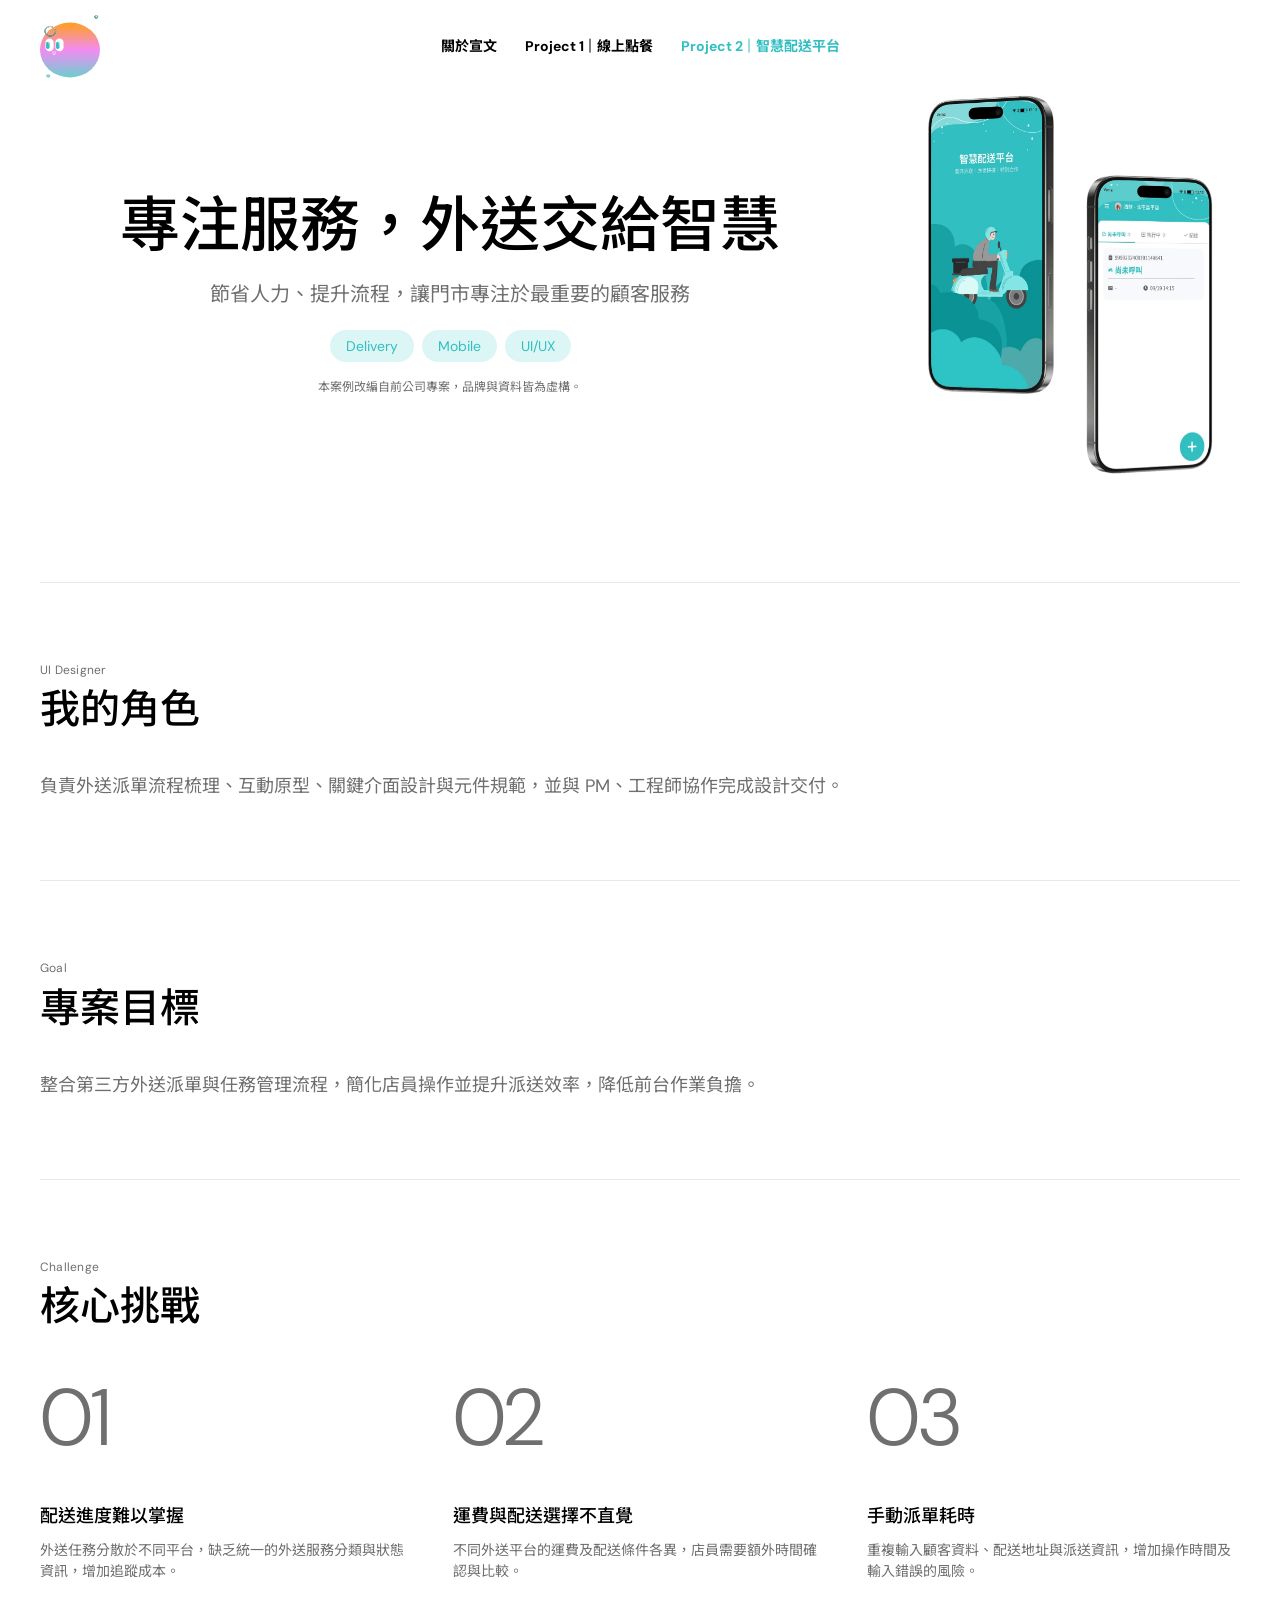
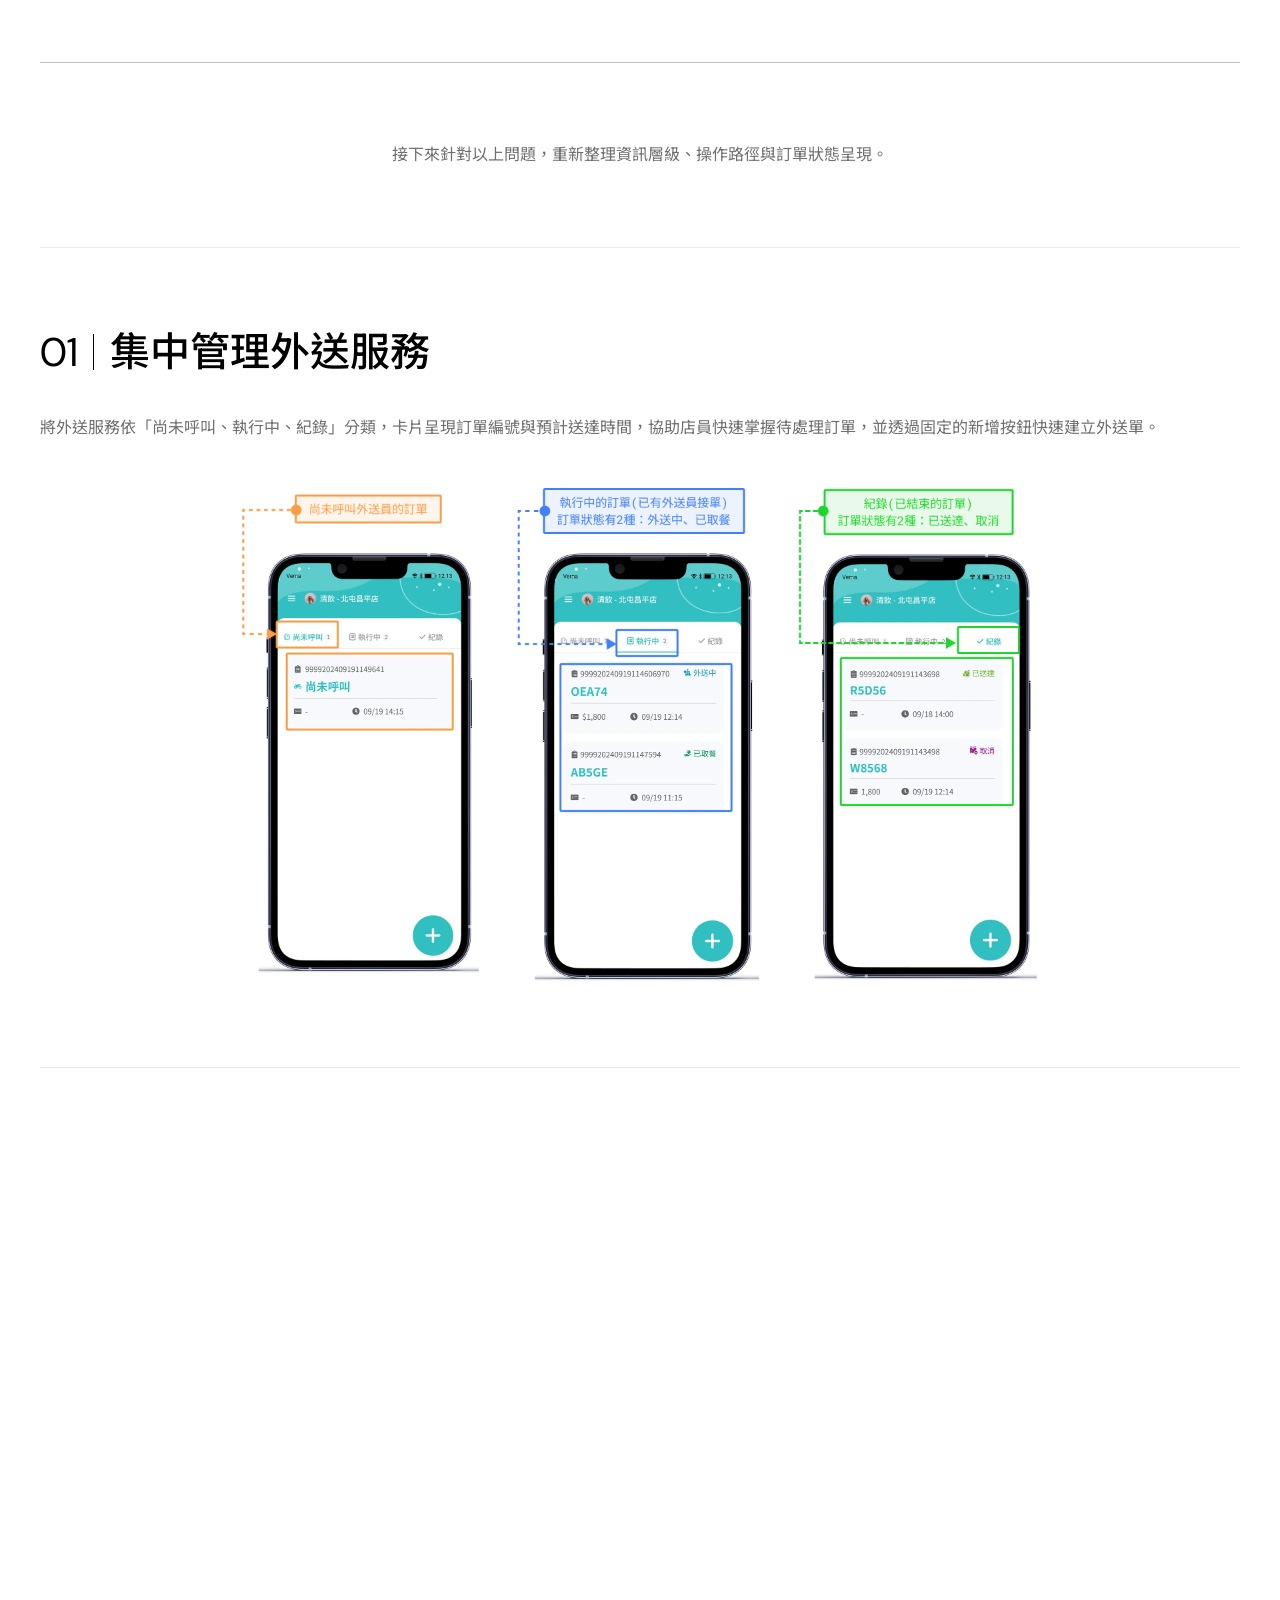
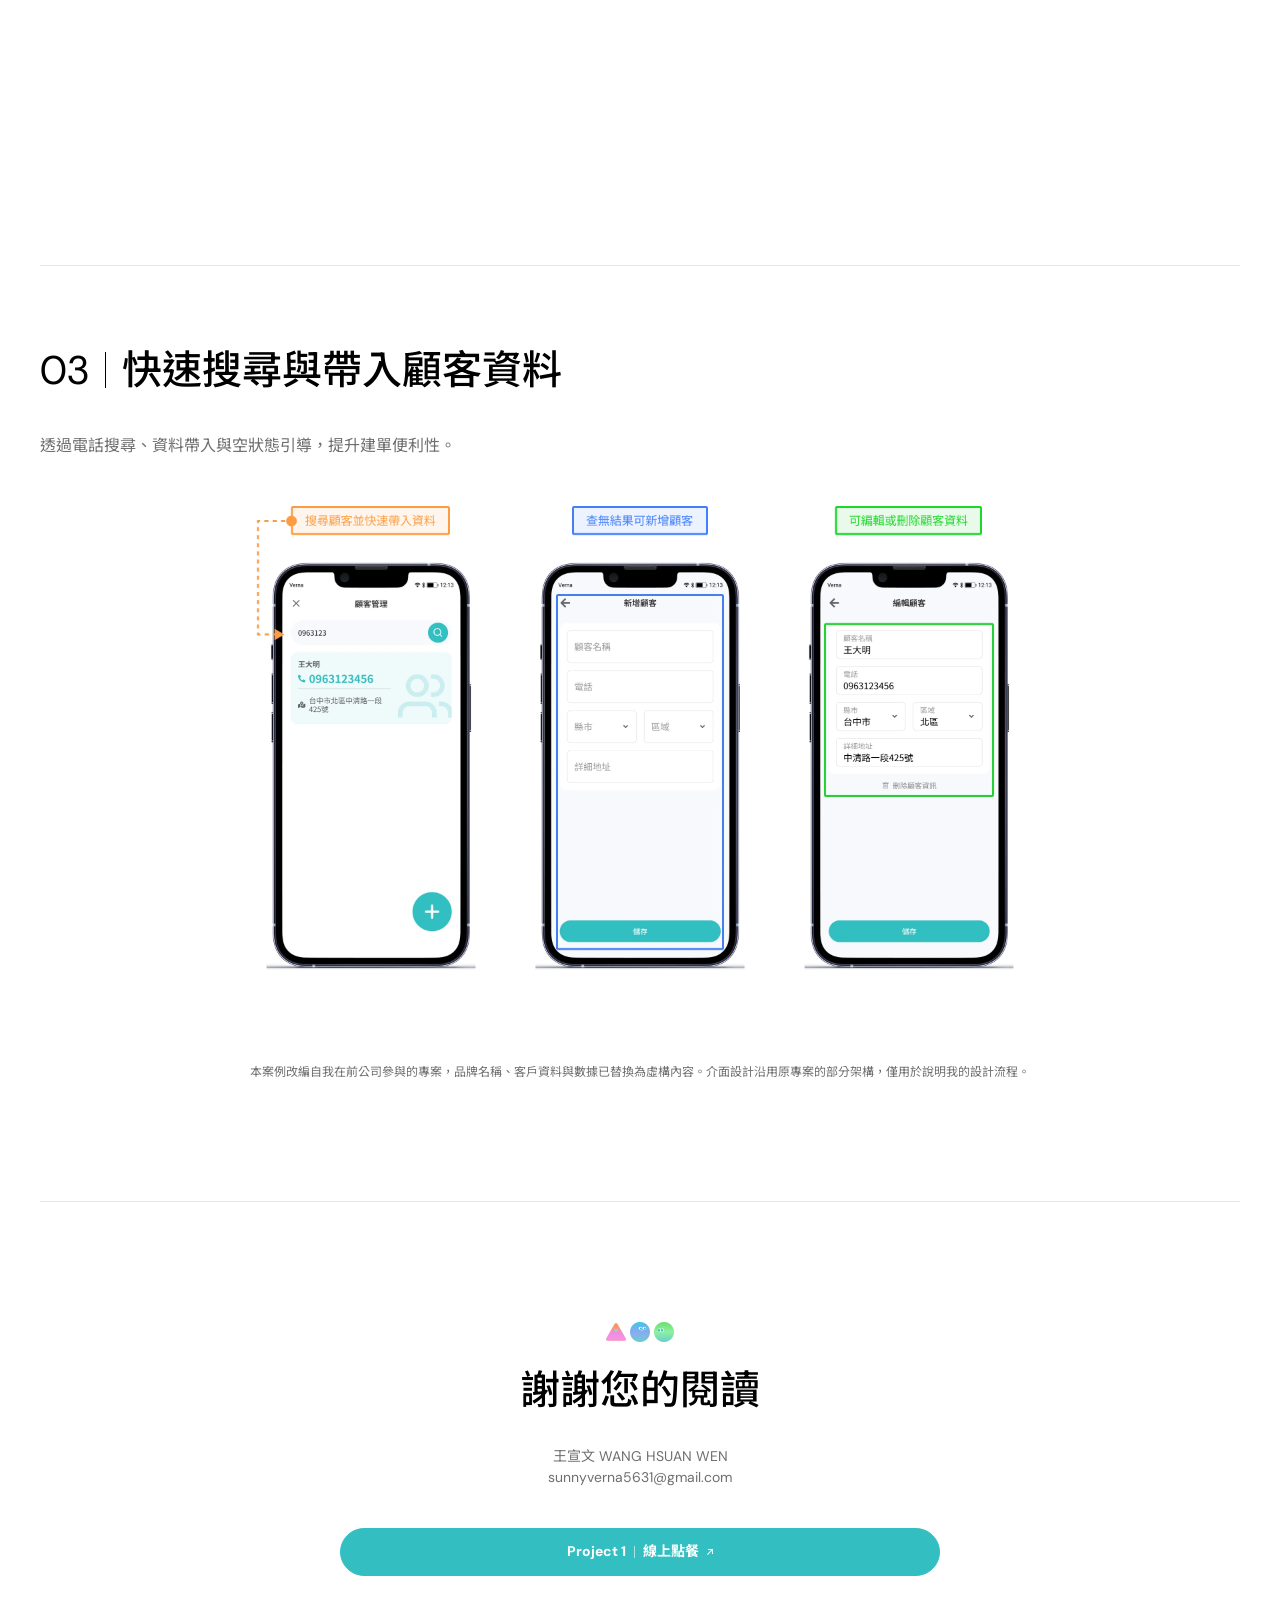
==== delivery.html @ f7ead249 "首次發布作品集網站：首頁、線上點餐、智慧配送平台" ====
<!doctype html>
<html lang="zh-Hant-TW">
<head>
  <meta charset="utf-8">
  <meta name="viewport" content="width=device-width, initial-scale=1">
  <title>智慧配送平台｜王宣文 Wang Hsuan Wen 設計作品集</title>
  <meta name="description" content="智慧配送平台案例：整合第三方外送派單與任務管理流程，簡化店員操作並提升派送效率，讓門市專注於最重要的顧客服務。">
  <link rel="icon" href="images/logo.svg" type="image/svg+xml">
  <link rel="preconnect" href="https://fonts.googleapis.com">
  <link rel="preconnect" href="https://fonts.gstatic.com" crossorigin>
  <link rel="stylesheet" href="https://fonts.googleapis.com/css2?family=DM+Sans:wght@300;400;500;700&family=Noto+Sans+TC:wght@400;500;700&display=swap">
  <link rel="stylesheet" href="css/style.css">
  <link rel="stylesheet" href="css/case.css">
  <script>document.documentElement.classList.add('js');</script>
</head>
<body>
  <a class="skip-link" href="#main">跳到主要內容</a>

  <header class="site-header">
    <div class="site-header__inner container">
      <a class="site-header__logo" href="index.html" aria-label="回到首頁">
        <img src="images/logo.svg" alt="宣文 Logo" width="60" height="63">
      </a>
      <button class="nav-toggle" type="button" aria-expanded="false" aria-controls="site-nav" aria-label="開啟選單">
        <span class="nav-toggle__bar"></span>
        <span class="nav-toggle__bar"></span>
        <span class="nav-toggle__bar"></span>
      </button>
      <nav class="site-nav" id="site-nav" aria-label="主要導覽">
        <ul class="site-nav__list">
          <li><a href="index.html#about">關於宣文</a></li>
          <li><a href="ordering.html">Project 1<span class="site-nav__sep" aria-hidden="true"></span>線上點餐</a></li>
          <li><a href="delivery.html" aria-current="page">Project 2<span class="site-nav__sep" aria-hidden="true"></span>智慧配送平台</a></li>
        </ul>
      </nav>
    </div>
  </header>

  <main id="main">
    <section class="hero hero--case container" id="top">
      <div class="hero__text">
        <h1 class="hero__title">專注服務，外送交給智慧</h1>
        <p class="hero__subtitle">節省人力、提升流程，讓門市專注於最重要的顧客服務</p>
        <ul class="tags hero__tags" aria-label="專案類型">
          <li>Delivery</li>
          <li>Mobile</li>
          <li>UI/UX</li>
        </ul>
        <p class="disclaimer disclaimer--hero">本案例改編自前公司專案，品牌與資料皆為虛構。</p>
      </div>
      <!-- 原圖只有 1200px 寬，平板以上最多顯示 400px，維持 3 倍清晰度 -->
      <picture class="hero__image hero__image--sm">
        <img src="images/delivery-hero.webp" alt="智慧配送平台 App：啟動頁與任務列表頁" width="400" height="473" fetchpriority="high">
      </picture>
    </section>

    <section class="case-block container" aria-labelledby="role-title">
      <p class="eyebrow reveal">UI Designer</p>
      <h2 id="role-title" class="reveal">我的角色</h2>
      <p class="case-block__text reveal">負責外送派單流程梳理、互動原型、關鍵介面設計與元件規範，並與 PM、工程師協作完成設計交付。</p>
    </section>

    <section class="case-block container" aria-labelledby="goal-title">
      <p class="eyebrow reveal">Goal</p>
      <h2 id="goal-title" class="reveal">專案目標</h2>
      <p class="case-block__text reveal">整合第三方外送派單與任務管理流程，簡化店員操作並提升派送效率，降低前台作業負擔。</p>
    </section>

    <section class="case-block container" aria-labelledby="challenge-title">
      <p class="eyebrow reveal">Challenge</p>
      <h2 id="challenge-title" class="reveal">核心挑戰</h2>
      <ol class="challenges">
        <li class="challenge reveal">
          <span class="challenge__num" aria-hidden="true">01</span>
          <h3>配送進度難以掌握</h3>
          <p>外送任務分散於不同平台，缺乏統一的外送服務分類與狀態資訊，增加追蹤成本。</p>
        </li>
        <li class="challenge reveal">
          <span class="challenge__num" aria-hidden="true">02</span>
          <h3>運費與配送選擇不直覺</h3>
          <p>不同外送平台的運費及配送條件各異，店員需要額外時間確認與比較。</p>
        </li>
        <li class="challenge reveal">
          <span class="challenge__num" aria-hidden="true">03</span>
          <h3>手動派單耗時</h3>
          <p>重複輸入顧客資料、配送地址與派送資訊，增加操作時間及輸入錯誤的風險。</p>
        </li>
      </ol>
    </section>

    <p class="case-bridge container reveal">接下來針對以上問題，重新整理資訊層級、操作路徑與訂單狀態呈現。</p>

    <section class="solution container" aria-labelledby="solution-01">
      <h2 class="solution__title reveal" id="solution-01"><span class="solution__num">01</span><span class="solution__sep" aria-hidden="true"></span>集中管理外送服務</h2>
      <p class="solution__text reveal">將外送服務依「尚未呼叫、執行中、紀錄」分類，卡片呈現訂單編號與預計送達時間，協助店員快速掌握待處理訂單，並透過固定的新增按鈕快速建立外送單。</p>
      <img class="solution__image reveal" src="images/delivery-01.webp" alt="外送服務列表的三個分頁：尚未呼叫、執行中與紀錄" width="1200" height="499" loading="lazy">
    </section>

    <section class="solution container" aria-labelledby="solution-02">
      <h2 class="solution__title reveal" id="solution-02"><span class="solution__num">02</span><span class="solution__sep" aria-hidden="true"></span>簡化外送派單流程</h2>
      <p class="solution__text reveal">整合資料輸入、運費試算與派送確認，減少重複操作。</p>
      <img class="solution__image reveal" src="images/delivery-02.webp" alt="建立外送單的流程：輸入資料、選擇外送平台與運費、確認派送" width="1200" height="477" loading="lazy">
    </section>

    <section class="solution container" aria-labelledby="solution-03">
      <h2 class="solution__title reveal" id="solution-03"><span class="solution__num">03</span><span class="solution__sep" aria-hidden="true"></span>快速搜尋與帶入顧客資料</h2>
      <p class="solution__text reveal">透過電話搜尋、資料帶入與空狀態引導，提升建單便利性。</p>
      <img class="solution__image reveal" src="images/delivery-03.webp" alt="顧客管理：以電話搜尋並帶入顧客資料、查無結果時新增顧客、編輯顧客資料" width="1200" height="477" loading="lazy">
    </section>

    <p class="disclaimer disclaimer--end container reveal">本案例改編自我在前公司參與的專案，品牌名稱、客戶資料與數據已替換為虛構內容。介面設計沿用原專案的部分架構，僅用於說明我的設計流程。</p>
  </main>

  <footer class="site-footer container" id="contact">
    <div class="site-footer__inner">
      <img class="site-footer__icons reveal" src="images/icons.webp" alt="" width="68" height="20" loading="lazy">
      <h2 class="site-footer__title reveal">謝謝您的閱讀</h2>
      <address class="site-footer__contact reveal">
        王宣文 WANG HSUAN WEN<br>
        <a href="mailto:sunnyverna5631@gmail.com">sunnyverna5631@gmail.com</a>
      </address>
      <a class="btn btn--solid btn--wide reveal" href="ordering.html">
        Project 1<span class="btn__sep" aria-hidden="true"></span>線上點餐
        <span class="btn__arrow" aria-hidden="true"></span>
      </a>
    </div>
  </footer>

  <script src="js/main.js" defer></script>
</body>
</html>
---- css/style.css ----
/* ==========================================================================
   設計規格（design/design-notes.md）
   斷點：手機 < 800px、平板 800–1279px、桌機 ≥ 1280px（mobile-first）
   ========================================================================== */
:root {
  --color-primary: #33BFC2;
  --color-secondary: #75D6D7;
  --color-bg: #FFFFFF;
  --color-text: #000000;
  --color-text-muted: #6F6F6F;
  --color-line: #E8E8E8;

  --font-base: "DM Sans", "Noto Sans TC", system-ui, sans-serif;

  --fs-h1: 40px;
  --fs-h2: 20px;
  --fs-h3: 14px;
  --fs-body: 18px;
  --fs-sub: 16px;
  --fs-small: 12px;
  --lh-body: 1.2;

  --content-max: 1200px;
  --gutter: 20px;
  --section-gap: 40px;
  --header-h: 80px;
  /* hero／引言圖的最大顯示寬度＝圖片像素的一半，確保任何寬度都有 2 倍像素 */
  --art-max: 514px;   /* 手機版圖 1029px 寬 */

  --btn-h: 48px;
  --radius-pill: 1000px;
  --btn-fade: .4s ease;
  --ease: cubic-bezier(.2, .7, .2, 1);
}

@media (min-width: 800px) {
  :root {
    --fs-h1: 60px;
    --fs-h2: 40px;
    --fs-h3: 18px;
    --gutter: 40px;
    --section-gap: 80px;
    --header-h: 92px;
    --art-max: 1080px;  /* 平板版圖 2160px 寬 */
  }
}

@media (min-width: 1280px) {
  :root {
    --section-gap: 120px;
    --art-max: 1200px;  /* 桌機版圖 3600px 寬，受內容最大寬度 1200px 限制 */
  }
}

/* ---------- Base ---------- */
*,
*::before,
*::after {
  box-sizing: border-box;
}

html {
  scroll-behavior: smooth;
  scroll-padding-top: var(--header-h);
  -webkit-text-size-adjust: 100%;
}

body {
  margin: 0;
  background: var(--color-bg);
  color: var(--color-text);
  font-family: var(--font-base);
  font-size: var(--fs-body);
  line-height: var(--lh-body);
  -webkit-font-smoothing: antialiased;
}

h1, h2, h3, p, ol, ul, figure, address {
  margin: 0;
}

h1, h2, h3 {
  font-weight: 500;
  line-height: 1.2;
}

h1 { font-size: var(--fs-h1); }
h2 { font-size: var(--fs-h2); }
h3 { font-size: var(--fs-h3); }

ol, ul {
  padding: 0;
  list-style: none;
}

img {
  display: block;
  max-width: 100%;
  height: auto;
}

a {
  color: inherit;
}

address {
  font-style: normal;
}

.container {
  width: 100%;
  max-width: calc(var(--content-max) + var(--gutter) * 2);
  margin-inline: auto;
  padding-inline: var(--gutter);
}

.section {
  margin-top: var(--section-gap);
}

.visually-hidden {
  position: absolute;
  width: 1px;
  height: 1px;
  overflow: hidden;
  clip: rect(0 0 0 0);
  white-space: nowrap;
}

.skip-link {
  position: absolute;
  top: 8px;
  left: 8px;
  z-index: 100;
  padding: 8px 16px;
  background: var(--color-text);
  color: #fff;
  transform: translateY(-200%);
}

.skip-link:focus {
  transform: none;
}

:focus-visible {
  outline: 2px solid var(--color-primary);
  outline-offset: 3px;
}

.eyebrow {
  margin-bottom: 8px;
  color: var(--color-text-muted);
  font-size: var(--fs-small);
  letter-spacing: .02em;
}

/* ---------- Button ---------- */
.btn {
  display: inline-flex;
  align-items: center;
  justify-content: center;
  gap: 8px;
  height: var(--btn-h);
  padding: 0 22px;
  border: 1px solid var(--color-secondary);
  border-radius: var(--radius-pill);
  background: var(--color-secondary);
  color: var(--color-primary);
  font-size: 14px;
  font-weight: 700;
  text-decoration: none;
  transition:
    background-color var(--btn-fade),
    color var(--btn-fade),
    border-color var(--btn-fade);
}

.btn:hover {
  border-color: var(--color-primary);
  background: #FFFFFF;
  color: var(--color-primary);
}

.btn--solid {
  border-color: var(--color-primary);
  background: var(--color-primary);
  color: #FFFFFF;
}

.btn--wide {
  width: 100%;
  max-width: 600px;
}

.btn__sep {
  width: 1px;
  height: 12px;
  background: currentColor;
  opacity: .6;
  transition: background-color var(--btn-fade);
}

/* 用 arrow 圖當遮罩，箭頭顏色會跟著文字色在 hover 時一起變 */
.btn__arrow {
  width: 7px;
  height: 20px;
  background: currentColor;
  -webkit-mask: url("../images/arrow.webp") center / contain no-repeat;
          mask: url("../images/arrow.webp") center / contain no-repeat;
  transition: background-color var(--btn-fade);
}

/* ---------- Header ---------- */
.site-header {
  position: sticky;
  top: 0;
  z-index: 50;
  background: var(--color-bg);
  border-radius: 0 0 20px 20px;
  box-shadow: 0 4px 16px rgba(0, 0, 0, .06);
}

.site-header__inner {
  display: flex;
  align-items: center;
  justify-content: space-between;
  height: var(--header-h);
}

.site-header__logo img {
  width: 44px;
  height: auto;
}

.nav-toggle {
  display: flex;
  flex-direction: column;
  justify-content: center;
  gap: 4px;
  width: 44px;
  height: 44px;
  margin-right: -10px;
  padding: 10px;
  border: 0;
  background: none;
  cursor: pointer;
}

.nav-toggle__bar {
  display: block;
  height: 2px;
  background: var(--color-text);
  border-radius: 2px;
  transition: transform .25s var(--ease), opacity .2s;
}

.nav-toggle[aria-expanded="true"] .nav-toggle__bar:nth-child(1) { transform: translateY(6px) rotate(45deg); }
.nav-toggle[aria-expanded="true"] .nav-toggle__bar:nth-child(2) { opacity: 0; }
.nav-toggle[aria-expanded="true"] .nav-toggle__bar:nth-child(3) { transform: translateY(-6px) rotate(-45deg); }

.site-nav {
  position: absolute;
  top: 100%;
  left: 0;
  right: 0;
  padding: 8px var(--gutter) 24px;
  background: var(--color-bg);
  border-radius: 0 0 20px 20px;
  box-shadow: 0 12px 16px rgba(0, 0, 0, .06);
  visibility: hidden;
  opacity: 0;
  transform: translateY(-8px);
  transition: opacity .2s, transform .2s var(--ease), visibility 0s .2s;
}

.site-nav.is-open {
  visibility: visible;
  opacity: 1;
  transform: none;
  transition: opacity .2s, transform .2s var(--ease);
}

.site-nav__list a {
  display: flex;
  align-items: center;
  gap: 6px;
  padding: 14px 0;
  border-bottom: 1px solid var(--color-line);
  font-size: 16px;
  font-weight: 700;
  text-decoration: none;
  transition: color .2s;
}

.site-nav__list a:hover {
  color: var(--color-primary);
}

.site-nav__sep {
  width: 1px;
  height: 14px;
  background: currentColor;
}

@media (min-width: 800px) {
  .site-header {
    border-radius: 0;
    box-shadow: none;
  }

  .site-header__logo img {
    width: 60px;
  }

  .nav-toggle {
    display: none;
  }

  /* 桌機和平板：導覽列置中於畫面 */
  .site-nav {
    position: absolute;
    top: 50%;
    left: 50%;
    right: auto;
    padding: 0;
    background: none;
    box-shadow: none;
    visibility: visible;
    opacity: 1;
    transform: translate(-50%, -50%);
    transition: none;
  }

  .site-header__inner {
    position: relative;
  }

  .site-nav__list {
    display: flex;
    gap: 28px;
    white-space: nowrap;
  }

  .site-nav__list a {
    padding: 8px 0;
    border: 0;
    font-size: 14px;
  }
}

/* ---------- Hero ---------- */
.hero {
  padding-top: 32px;
  text-align: center;
}

.hero__subtitle {
  margin-top: 16px;
  color: var(--color-text-muted);
  font-size: 20px;
}

.hero__image img {
  width: 100%;
  max-width: var(--art-max);
  margin-top: 16px;
  margin-inline: auto;
}

@media (min-width: 800px) {
  .hero {
    padding-top: 48px;
  }

  .hero__subtitle {
    margin-top: 20px;
  }

  .hero__image img {
    margin-top: 32px;
  }
}

/* 載入時依序淡入：主標 → 副標 → 圖片（純 CSS，不需等 JS） */
.hero__title,
.hero__subtitle,
.hero__image img {
  animation: hero-fade-in .8s var(--ease) both;
}

.hero__title    { animation-delay: .1s; }
.hero__subtitle { animation-delay: .4s; }
.hero__image img {
  animation-duration: 1s;
  animation-delay: .7s;
}

@keyframes hero-fade-in {
  from {
    opacity: 0;
    transform: translateY(24px);
  }
  to {
    opacity: 1;
    transform: none;
  }
}

/* ---------- About ---------- */
.about h2 {
  margin-bottom: 20px;
}

.about__text {
  color: var(--color-text-muted);
  font-size: var(--fs-sub); /* 手機：與能力卡片說明同大小 */
  line-height: 1.5; /* 與能力卡片說明一致 */
}

@media (min-width: 800px) {
  .about__text {
    font-size: var(--fs-body);
  }
}

/* ---------- Strengths ---------- */
/* 與頁尾相同的分隔線：寬度＝內容欄，線下間距與頁尾一致 */
.strengths::before {
  content: "";
  display: block;
  margin-bottom: var(--section-gap);
  border-top: 1px solid var(--color-line);
}

@media (min-width: 800px) {
  .strengths::before {
    margin-bottom: 120px;
  }
}

.strengths__list {
  display: grid;
  gap: 40px;
  margin-top: 32px;
}

.strength h3 {
  margin: 16px 0 12px;
}

.strength p {
  color: var(--color-text-muted);
  font-size: var(--fs-sub);
  line-height: 1.5;
}

@media (min-width: 800px) {
  .strengths__list {
    grid-template-columns: repeat(2, 1fr);
    gap: 48px 40px;
    margin-top: 40px;
  }
}

@media (min-width: 1280px) {
  .strengths__list {
    grid-template-columns: repeat(3, 1fr);
  }
}

/* ---------- Quote ---------- */
.quote img {
  width: 100%;
  max-width: var(--art-max);
  margin-inline: auto;
}

/* ---------- Case ---------- */
/* 手機：標題 → 圖 → 列表 → 按鈕；平板以上：左文右圖 */
.case {
  display: grid;
  grid-template-areas:
    "header"
    "image"
    "points"
    "btn";
}

.case__header {
  grid-area: header;
  padding-top: 40px;
  border-top: 1px solid var(--color-line);
}

.case__title {
  font-size: var(--fs-h1);
}

.case__summary {
  margin-top: 8px;
  color: var(--color-text-muted);
  font-size: var(--fs-sub);
}

.case__image {
  grid-area: image;
  justify-self: center;
  width: 100%;
  max-width: 400px;
  margin-top: 24px;
}

.case__points {
  grid-area: points;
  margin-top: 24px;
}

.case__points li {
  display: flex;
  gap: 24px;
  padding: 20px 0;
  border-top: 1px solid var(--color-line);
  font-size: var(--fs-sub);
  line-height: 1.5;
}

.case__num {
  flex: none;
  color: var(--color-text-muted);
  font-weight: 500;
}

.case__btn {
  grid-area: btn;
  justify-self: start;
  margin-top: 24px;
}

@media (min-width: 800px) {
  .case {
    grid-template-columns: minmax(0, 1fr) minmax(0, 300px);
    grid-template-rows: auto auto 1fr;
    grid-template-areas:
      "header image"
      "points image"
      "btn    image";
    column-gap: 40px;
  }

  .case__header {
    padding-top: 48px;
  }

  .case__summary {
    margin-top: 40px;
  }

  .case__image {
    align-self: start;
    margin-top: 32px;
  }

  .case__points {
    margin-top: 40px;
  }

  .case__btn {
    align-self: start;
    margin-top: 40px;
  }
}

@media (min-width: 1280px) {
  .case {
    grid-template-columns: minmax(0, 780px) minmax(0, 400px);
    justify-content: space-between;
  }
}

/* ---------- Footer ---------- */
.site-footer {
  margin-top: var(--section-gap);
  padding-bottom: 80px;
}

.site-footer__inner {
  display: flex;
  flex-direction: column;
  align-items: center;
  padding-top: var(--section-gap);
  border-top: 1px solid var(--color-line);
  text-align: center;
}

.site-footer__title {
  margin-top: 24px;
}

.site-footer__contact {
  margin: 32px 0 40px;
  color: var(--color-text-muted);
  font-size: 14px;
  line-height: 1.5;
}

.site-footer__contact a {
  text-decoration: none;
}

.site-footer__contact a:hover {
  color: var(--color-primary);
  text-decoration: underline;
}

@media (min-width: 800px) {
  .site-footer {
    padding-bottom: 120px;
  }

  .site-footer__inner {
    padding-top: 120px;
  }
}

/* ---------- Scroll reveal（只在 JS 啟用時隱藏，避免沒有 JS 時內容消失） ---------- */
.js .reveal {
  opacity: 0;
  transform: translateY(24px);
  transition: opacity .7s var(--ease), transform .7s var(--ease);
}

.js .reveal.is-visible {
  opacity: 1;
  transform: none;
}

/* 按鈕同時有捲動淡入和 hover 淡入，transition 要合併，否則 hover 會被蓋掉 */
.js .btn.reveal {
  transition:
    opacity .7s var(--ease),
    transform .7s var(--ease),
    background-color var(--btn-fade),
    color var(--btn-fade),
    border-color var(--btn-fade);
}

/* 案例大標題先出現，簡介稍後跟上 */
.js .reveal--delay {
  transition-delay: .15s;
}

@media (prefers-reduced-motion: reduce) {
  html {
    scroll-behavior: auto;
  }

  .js .reveal {
    opacity: 1;
    transform: none;
    transition: none;
  }

  .hero__title,
  .hero__subtitle,
  .hero__image img {
    animation: none;
  }
}
---- css/case.css ----
/* ==========================================================================
   案例頁專用樣式（線上點餐、智慧配送平台共用）
   字型、顏色、斷點變數、導覽列、頁尾、按鈕、eyebrow、捲動與開頭動畫
   都沿用 css/style.css，這裡不重複定義。
   ========================================================================== */
:root {
  --case-gap: 40px;
  --color-line-strong: #BDBDBD;
}

@media (min-width: 800px) {
  :root {
    --case-gap: 80px;
  }
}

/* 目前所在頁面的導覽連結 */
.site-nav__list a[aria-current="page"] {
  color: var(--color-primary);
}

/* ---------- 區塊與分隔線 ---------- */
/* 每個區塊上方一條與頁尾相同的細線，寬度＝內容欄 */
.case-block,
.case-bridge,
.solution {
  margin-top: var(--case-gap);
}

.case-block::before,
.case-bridge::before,
.solution::before {
  content: "";
  display: block;
  margin-bottom: var(--case-gap);
  border-top: 1px solid var(--color-line);
}

/* 「接下來針對以上問題…」上方是較深的線 */
.case-bridge::before {
  border-top-color: var(--color-line-strong);
}

/* ---------- Hero ---------- */
.hero--case {
  padding-bottom: 8px;
}

.hero__tags {
  margin-top: 24px;
  animation: hero-fade-in .8s var(--ease) .55s both;
}

.hero--case .hero__image img {
  max-width: 560px;
  margin-top: 32px;
}

/* 原圖較小的開頭圖：最大顯示寬度＝原圖寬的 1/3，維持 3 倍清晰度 */
.hero--case .hero__image--sm img {
  max-width: 400px;
}

@media (min-width: 1280px) {
  /* 桌機：左文右圖 */
  .hero--case {
    display: grid;
    grid-template-columns: minmax(0, 1fr) 340px;
    align-items: center;
    column-gap: 40px;
    padding-top: 0;
  }

  .hero--case .hero__image img {
    max-width: 340px;
    margin-top: 0;
  }
}

.tags {
  display: flex;
  flex-wrap: wrap;
  justify-content: center;
  gap: 8px;
}

.tags li {
  display: flex;
  align-items: center;
  height: 32px;
  padding: 0 16px;
  border-radius: var(--radius-pill);
  background: rgba(117, 214, 215, .25);
  color: var(--color-primary);
  font-size: 14px;
}

/* ---------- 角色／目標／挑戰 ---------- */
.case-block__text {
  margin-top: 24px;
  color: var(--color-text-muted);
  font-size: var(--fs-sub);
  line-height: 1.5;
}

@media (min-width: 800px) {
  .case-block__text {
    margin-top: 40px;
    font-size: var(--fs-body);
  }
}

.challenges {
  display: grid;
  gap: 48px;
  margin-top: 32px;
}

.challenge__num {
  display: block;
  color: var(--color-text-muted);
  font-size: 64px;
  font-weight: 300;
  line-height: 1;
  letter-spacing: -.02em;
}

.challenge h3 {
  margin: 24px 0 12px;
  font-size: var(--fs-sub);
}

.challenge p {
  color: var(--color-text-muted);
  font-size: 14px;
  line-height: 1.5;
}

@media (min-width: 800px) {
  .challenges {
    grid-template-columns: repeat(3, 1fr);
    gap: 40px;
    margin-top: 48px;
  }

  .challenge__num {
    font-size: 80px;
  }

  .challenge h3 {
    margin-top: 48px;
    font-size: var(--fs-h3);
  }
}

/* ---------- 承接句 ---------- */
.case-bridge {
  color: var(--color-text-muted);
  font-size: var(--fs-sub);
  line-height: 1.5;
  text-align: center;
}

/* ---------- 解決方案 ---------- */
.solution__title {
  display: flex;
  align-items: center;
  flex-wrap: wrap;
}

.solution__num {
  font-weight: 400;
}

.solution__sep {
  width: 1px;
  height: .9em;
  margin: 0 .4em;
  background: currentColor;
}

.solution__text {
  margin-top: 16px;
  color: var(--color-text-muted);
  font-size: var(--fs-sub);
  line-height: 1.5;
}

.solution__image {
  width: 100%;
  margin-top: 32px;
}

.solution__image--narrow {
  max-width: 720px;
  margin-inline: auto;
}

@media (min-width: 800px) {
  .solution__text {
    margin-top: 40px;
  }

  .solution__image {
    margin-top: 48px;
  }
}

/* ---------- 來源聲明（短版在標題區、完整版在頁尾前，共用同一樣式） ---------- */
.disclaimer {
  color: var(--color-text-muted);
  font-size: var(--fs-small);
  line-height: 1.5;
  text-align: center;
}

.disclaimer--hero {
  margin-top: 16px;
  animation: hero-fade-in .8s var(--ease) .6s both;
}

.disclaimer--end {
  margin-top: var(--case-gap);
}

@media (prefers-reduced-motion: reduce) {
  .hero__tags,
  .disclaimer--hero {
    animation: none;
  }
}
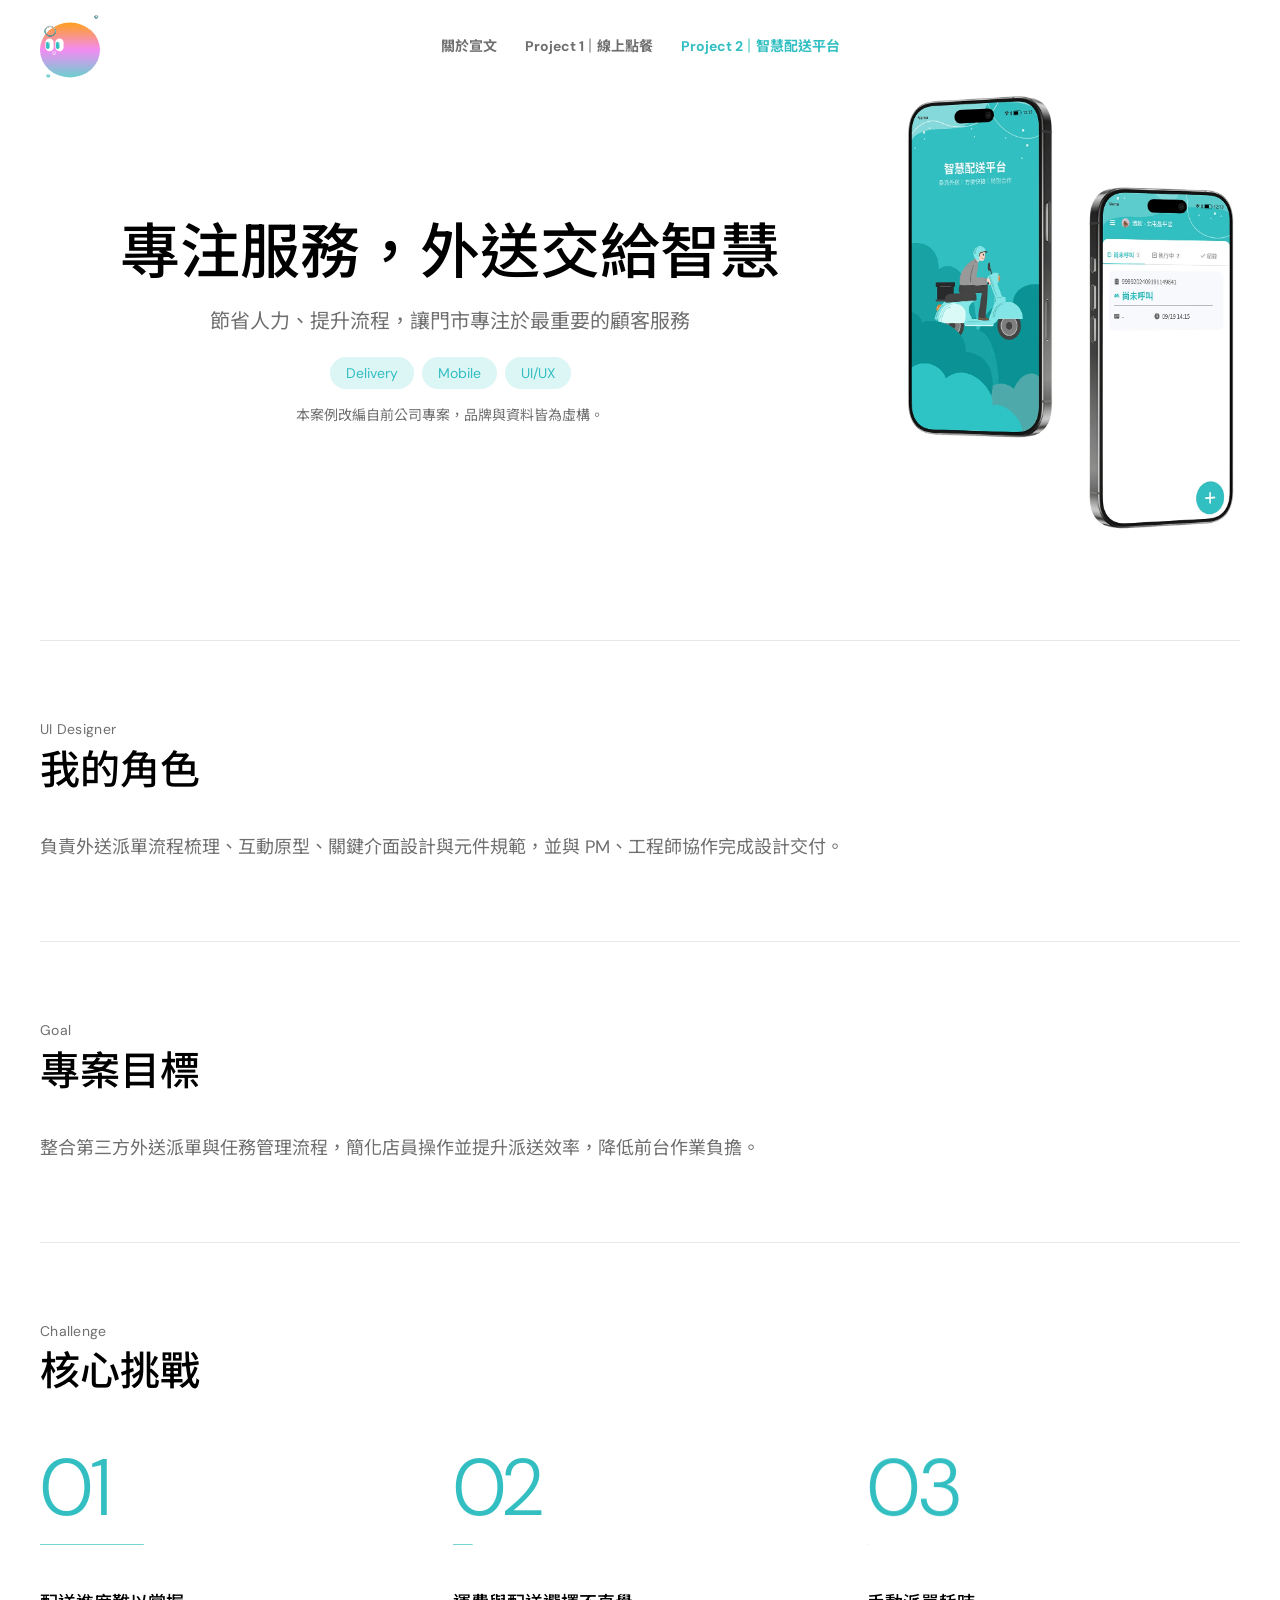
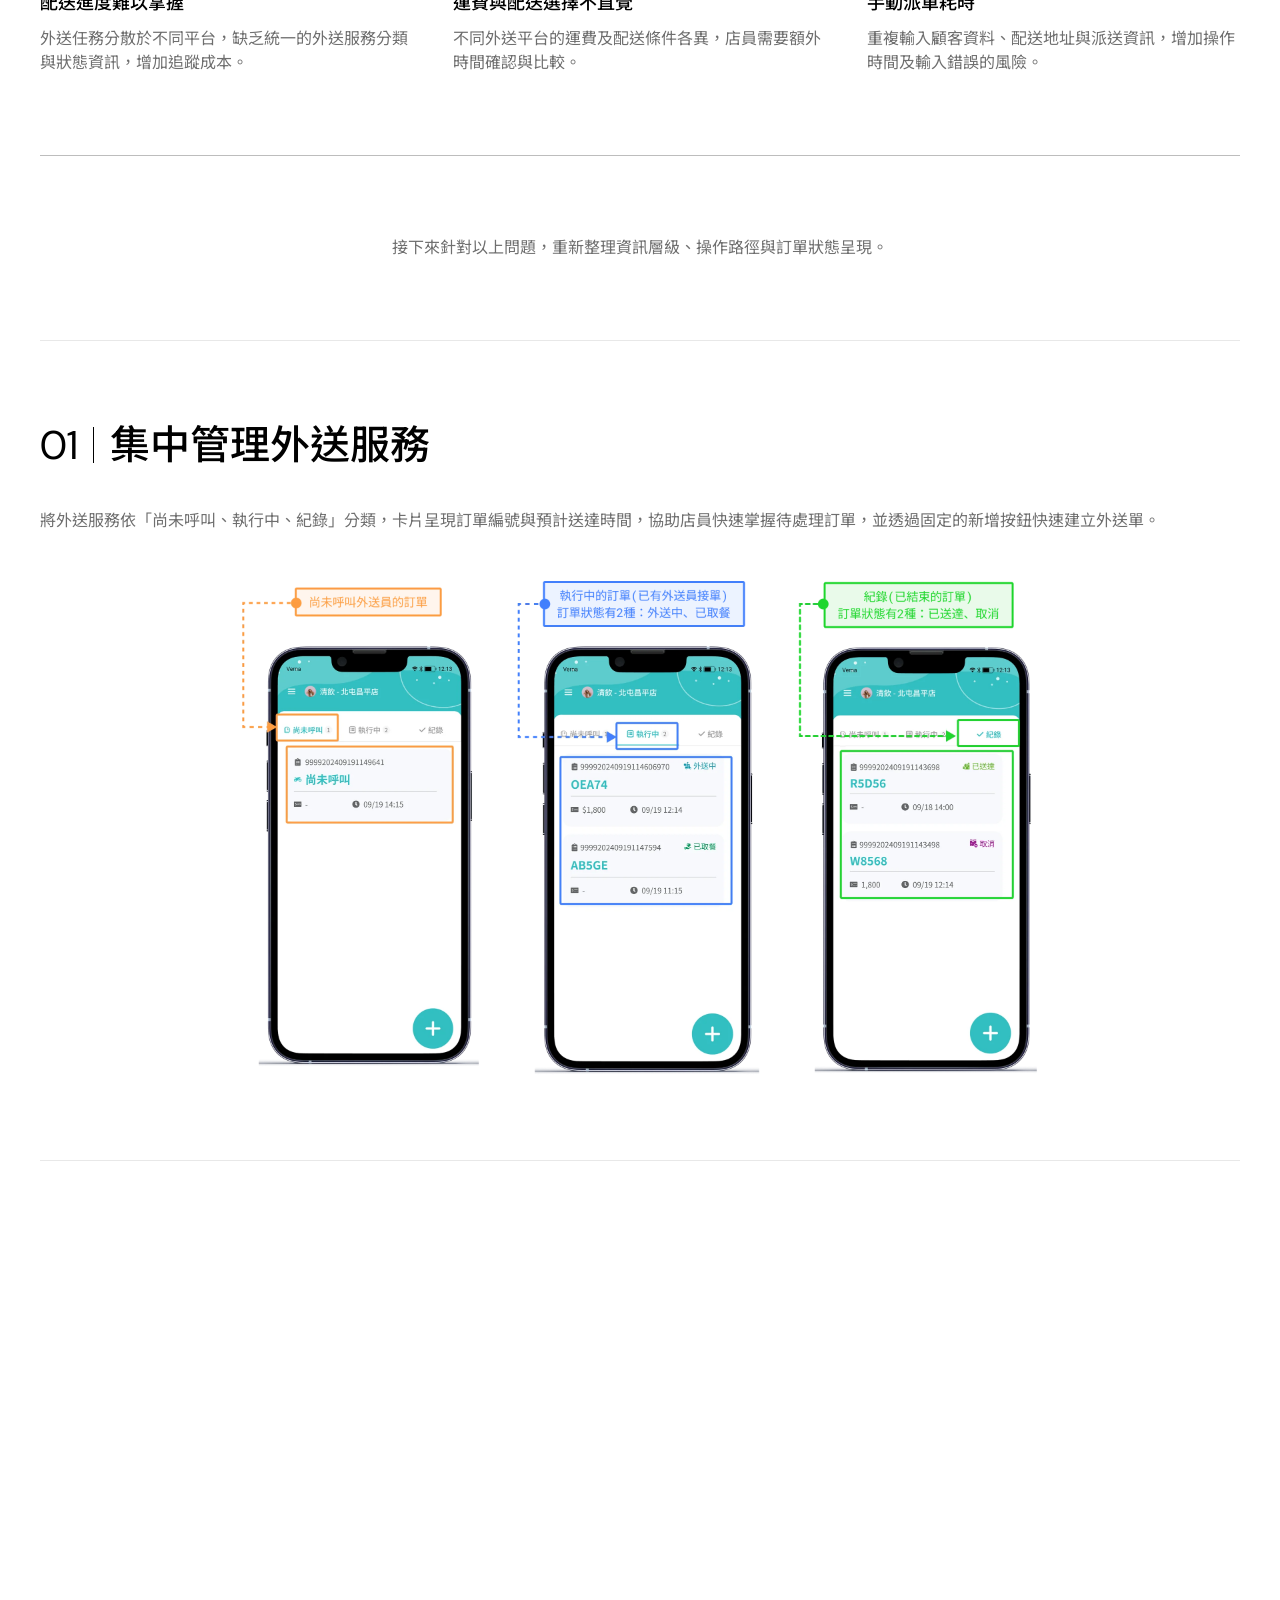
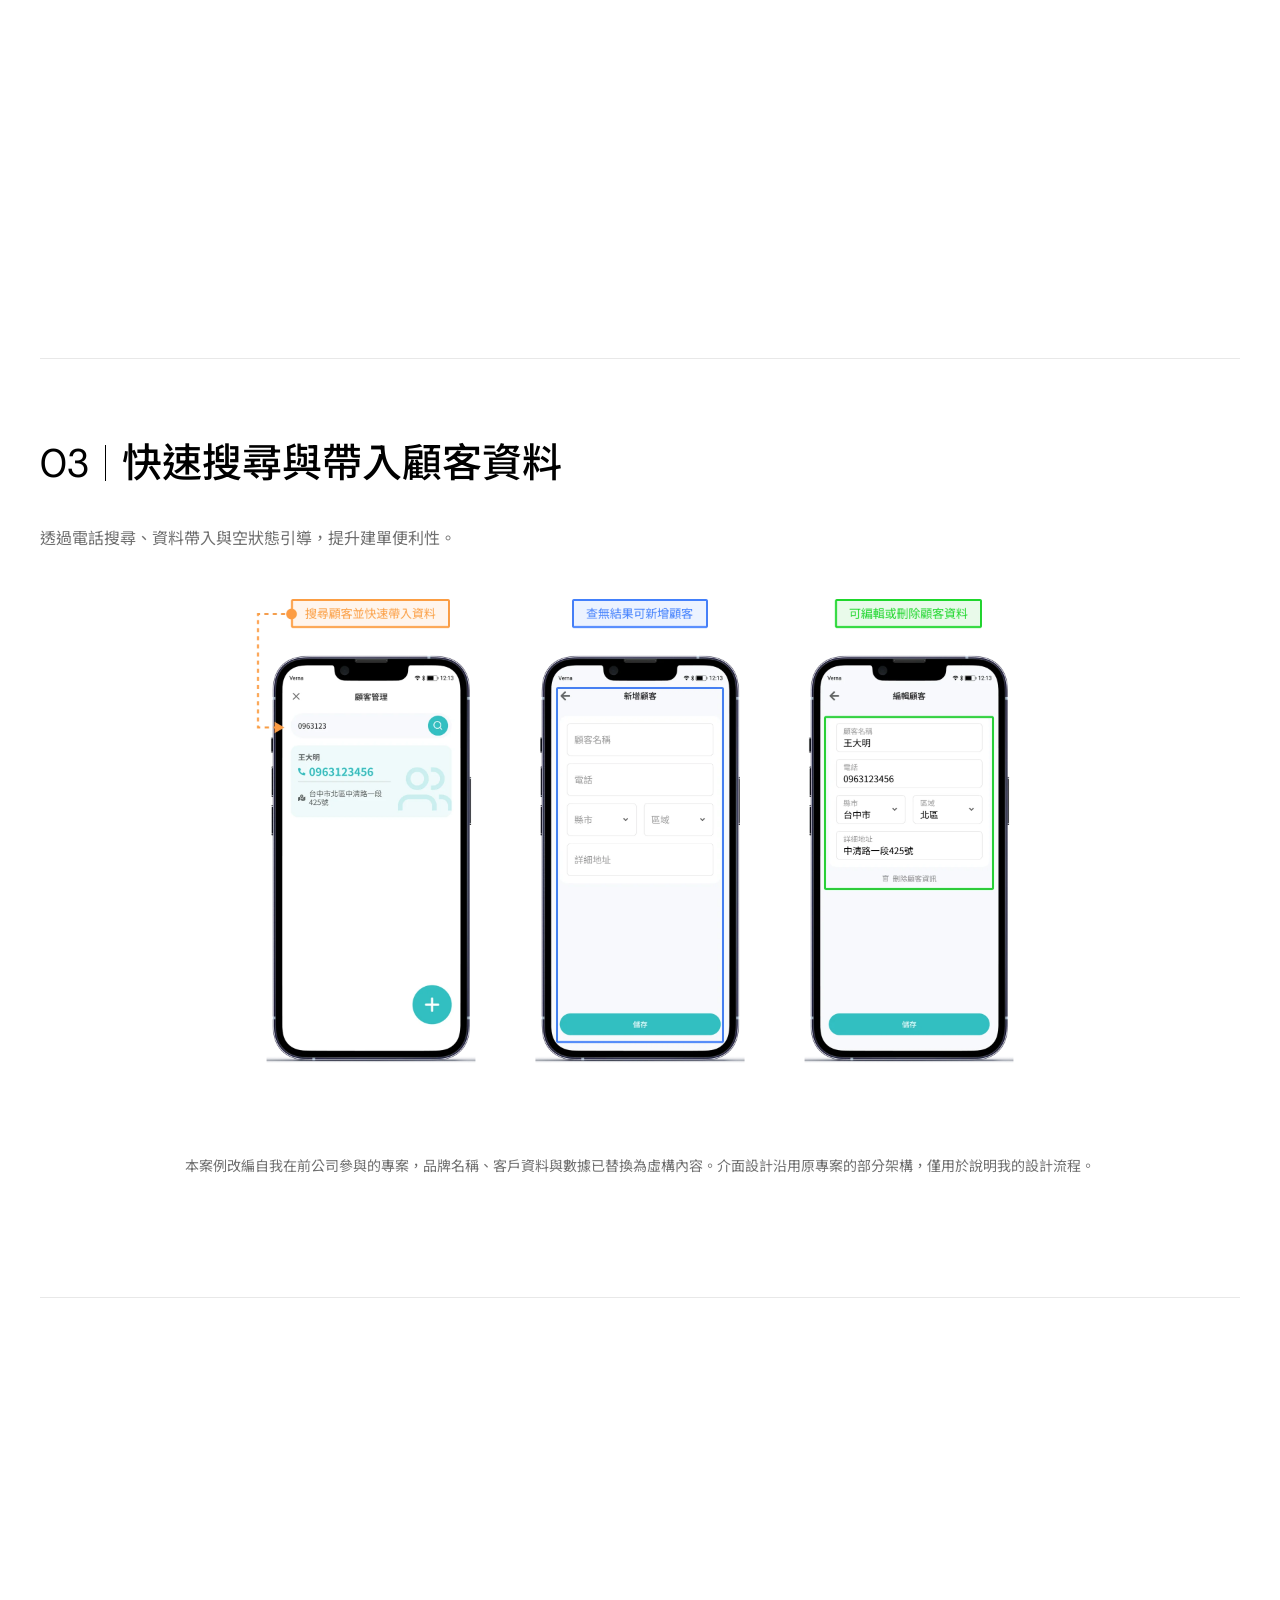
==== commit 31be0376: "更新首頁主視覺與關於內容，調整字級與導覽樣式，新增遮罩揭示、逐行揭示與骨架載入動畫 Co-Authored-By: Claude Opus 5.5 <noreply@anthropic.com>" ====
--- a/delivery.html
+++ b/delivery.html
@@ -28,7 +28,7 @@
       </button>
       <nav class="site-nav" id="site-nav" aria-label="主要導覽">
         <ul class="site-nav__list">
-          <li><a href="index.html#about">關於宣文</a></li>
+          <li><a href="index.html">關於宣文</a></li>
           <li><a href="ordering.html">Project 1<span class="site-nav__sep" aria-hidden="true"></span>線上點餐</a></li>
           <li><a href="delivery.html" aria-current="page">Project 2<span class="site-nav__sep" aria-hidden="true"></span>智慧配送平台</a></li>
         </ul>
@@ -48,10 +48,11 @@
         </ul>
         <p class="disclaimer disclaimer--hero">本案例改編自前公司專案，品牌與資料皆為虛構。</p>
       </div>
-      <!-- 原圖只有 1200px 寬，平板以上最多顯示 400px，維持 3 倍清晰度 -->
-      <picture class="hero__image hero__image--sm">
-        <img src="images/delivery-hero.webp" alt="智慧配送平台 App：啟動頁與任務列表頁" width="400" height="473" fetchpriority="high">
-      </picture>
+      <div class="soft-reveal" data-reveal-delay="0.5">
+        <picture class="hero__image hero__image--padded soft-reveal__media">
+          <img src="images/delivery-hero.webp" alt="智慧配送平台 App：啟動頁與任務列表頁" width="560" height="662" fetchpriority="high">
+        </picture>
+      </div>
     </section>
 
     <section class="case-block container" aria-labelledby="role-title">
@@ -71,17 +72,20 @@
       <h2 id="challenge-title" class="reveal">核心挑戰</h2>
       <ol class="challenges">
         <li class="challenge reveal">
-          <span class="challenge__num" aria-hidden="true">01</span>
+          <span class="challenge__num" aria-hidden="true"><span class="challenge__num-inner">01</span></span>
+          <span class="challenge__rule" aria-hidden="true"></span>
           <h3>配送進度難以掌握</h3>
           <p>外送任務分散於不同平台，缺乏統一的外送服務分類與狀態資訊，增加追蹤成本。</p>
         </li>
         <li class="challenge reveal">
-          <span class="challenge__num" aria-hidden="true">02</span>
+          <span class="challenge__num" aria-hidden="true"><span class="challenge__num-inner">02</span></span>
+          <span class="challenge__rule" aria-hidden="true"></span>
           <h3>運費與配送選擇不直覺</h3>
           <p>不同外送平台的運費及配送條件各異，店員需要額外時間確認與比較。</p>
         </li>
         <li class="challenge reveal">
-          <span class="challenge__num" aria-hidden="true">03</span>
+          <span class="challenge__num" aria-hidden="true"><span class="challenge__num-inner">03</span></span>
+          <span class="challenge__rule" aria-hidden="true"></span>
           <h3>手動派單耗時</h3>
           <p>重複輸入顧客資料、配送地址與派送資訊，增加操作時間及輸入錯誤的風險。</p>
         </li>
@@ -119,13 +123,14 @@
         王宣文 WANG HSUAN WEN<br>
         <a href="mailto:sunnyverna5631@gmail.com">sunnyverna5631@gmail.com</a>
       </address>
-      <a class="btn btn--solid btn--wide reveal" href="ordering.html">
-        Project 1<span class="btn__sep" aria-hidden="true"></span>線上點餐
+      <a class="btn btn--solid btn--wide reveal" href="index.html">
+        關於宣文
         <span class="btn__arrow" aria-hidden="true"></span>
       </a>
     </div>
   </footer>
 
+  <script src="https://cdnjs.cloudflare.com/ajax/libs/gsap/3.12.5/gsap.min.js" defer></script>
   <script src="js/main.js" defer></script>
 </body>
 </html>
--- a/css/style.css
+++ b/css/style.css
@@ -14,10 +14,10 @@
 
   --fs-h1: 40px;
   --fs-h2: 20px;
-  --fs-h3: 14px;
+  --fs-h3: 16px;      /* 不小於內文，靠黑色與字重和灰色內文區分 */
   --fs-body: 18px;
   --fs-sub: 16px;
-  --fs-small: 12px;
+  --fs-small: 14px;   /* 小字下限：12px 灰字在手機上不易閱讀 */
   --lh-body: 1.2;
 
   --content-max: 1200px;
@@ -286,12 +286,15 @@
   gap: 6px;
   padding: 14px 0;
   border-bottom: 1px solid var(--color-line);
+  color: var(--color-text-muted);
   font-size: 16px;
   font-weight: 700;
   text-decoration: none;
   transition: color .2s;
 }
 
+/* 目前所在頁面的導覽連結（首頁＝關於宣文） */
+.site-nav__list a[aria-current="page"],
 .site-nav__list a:hover {
   color: var(--color-primary);
 }
@@ -406,20 +409,189 @@
   }
 }
 
+/* ---------- 首頁 Hero：眉標、按鈕、手機連結與說明 ---------- */
+/* 眉標→主標、主標→副標的文字間距相同（已扣掉各自行高的留白） */
+.hero--home .hero__eyebrow {
+  margin-bottom: 19px;
+  animation: hero-fade-in .8s var(--ease) both;
+}
+
+.hero--home .hero__title    { animation-delay: .2s; }
+
+/* 手機版在「，」後換行，不把字拆散 */
+.hero__line {
+  display: inline-block;
+}
+
+/* 首頁副標是完整句子：限制行寬，字色沿用 .hero__subtitle 的次要文字色 */
+.hero--home .hero__subtitle {
+  max-width: 34em;
+  margin-inline: auto;
+  font-size: var(--fs-sub);
+  line-height: 1.5;
+}
+
+/* 圖片用柔邊遮罩揭示（.soft-reveal），下方說明文字淡入 */
+.hero__showcase {
+  width: 100%;
+  max-width: var(--art-max);
+  margin: 24px auto 0;
+}
+
+/* 大小剛好等於圖片的框，手機連結的 ％ 才會對準。
+   底部圓角＝圖中藍綠色底板的圓角（原圖 81px），放大時角落不會被裁成直角 */
+.hero__frame {
+  position: relative;
+  border-radius: 0 0 7.87% 7.87% / 0 0 5.7% 5.7%;     /* 手機版圖 1029×1422 */
+}
+
+@media (min-width: 800px) {
+  .hero__frame {
+    border-radius: 0 0 3.75% 3.75% / 0 0 5.35% 5.35%; /* 平板版圖 2160×1515 */
+  }
+}
+
+@media (min-width: 1280px) {
+  .hero__frame {
+    border-radius: 0 0 2.25% 2.25% / 0 0 4.29% 4.29%; /* 桌機版圖 3600×1887 */
+  }
+}
+
+.hero--home .hero__image img {
+  max-width: none;
+  margin-top: 0;
+  animation: none;
+}
+
+/* 手機在圖中的位置（％＝相對圖片寬高），三種尺寸的圖構圖不同，各自設定 */
+.hero__phone {
+  position: absolute;
+  left: var(--l);
+  top: var(--t);
+  width: var(--w);
+  height: var(--h);
+  border-radius: 12%/6%;
+}
+
+.hero__phone--ordering { --l: 8%;    --t: .5%; --w: 37%; --h: 63.5%; }
+.hero__phone--delivery { --l: 54.5%; --t: 17%; --w: 37%; --h: 64%; }
+
+.hero__labels {
+  position: relative;
+  height: 40px;
+  animation: hero-fade-in .8s var(--ease) 1.2s both;
+}
+
+.hero__label {
+  position: absolute;
+  top: 12px;
+  left: var(--x);
+  transform: translateX(-50%);
+  color: #333333;
+  font-size: 14px;
+  white-space: nowrap;
+  text-decoration: none;
+  transition: color .2s;
+}
+
+.hero__label--ordering { --x: 26.4%; }
+.hero__label--delivery { --x: 73.1%; }
+
+/* 滑到文字或手機畫面上，對應的說明文字都會變主色 */
+.hero__label:hover,
+.hero__phone--ordering:hover ~ .hero__labels .hero__label--ordering,
+.hero__phone--delivery:hover ~ .hero__labels .hero__label--delivery {
+  color: var(--color-primary);
+}
+
+@media (min-width: 800px) {
+  .hero--home .hero__eyebrow {
+    margin-bottom: 24px;
+  }
+
+  .hero--home .hero__subtitle {
+    font-size: 20px;
+  }
+
+  .hero__showcase {
+    margin-top: 32px;
+  }
+
+  .hero__phone--ordering { --l: 23%;   --t: .5%; --w: 22%; --h: 74%; }
+  .hero__phone--delivery { --l: 50.5%; --t: 20.5%; --w: 22%; --h: 74%; }
+
+  .hero__label--ordering { --x: 34.1%; }
+  .hero__label--delivery { --x: 61.6%; }
+}
+
+@media (min-width: 1280px) {
+  .hero__phone--ordering { --l: 30.75%; --t: .5%; --w: 17%; --h: 77%; }
+  .hero__phone--delivery { --l: 52.25%; --t: 21%; --w: 17%; --h: 77%; }
+
+  .hero__label--ordering { --x: 39.3%; }
+  .hero__label--delivery { --x: 60.7%; }
+}
+
 /* ---------- About ---------- */
 .about h2 {
   margin-bottom: 20px;
 }
 
-.about__text {
+.about__text,
+.about__facts {
+  max-width: 40em; /* 約 40 個字一行，長句不會拉滿整個內容寬 */
   color: var(--color-text-muted);
   font-size: var(--fs-sub); /* 手機：與能力卡片說明同大小 */
   line-height: 1.5; /* 與能力卡片說明一致 */
 }
 
+/* 只在逗號、頓號、項目之間換行，不把詞拆開 */
+.about__phrase {
+  display: inline-block;
+}
+
+.about__text + .about__text {
+  margin-top: 16px;
+}
+
+/* 我參與過的產品／我看重的事：字級、字重、間距與核心能力卡片（.strength）一致 */
+.about__facts {
+  display: grid;
+  gap: 24px;
+  margin: 32px 0 0;
+}
+
+.about__fact dt {
+  display: flex;
+  align-items: center;
+  gap: 4px;
+  margin-bottom: 4px;
+  color: var(--color-text);
+  font-size: var(--fs-h3);
+  font-weight: 500;
+  line-height: 1.2;
+}
+
+.about__star {
+  flex: none;
+  width: 18px;
+  height: 18px;
+  fill: var(--color-primary);
+}
+
+/* 內容與小標文字左緣對齊（星星寬 18px＋間距 4px） */
+.about__fact dd {
+  margin: 0;
+  padding-left: 22px;
+}
+
 @media (min-width: 800px) {
   .about__text {
     font-size: var(--fs-body);
+  }
+
+  .about__facts {
+    margin-top: 40px;
   }
 }
 
@@ -469,10 +641,56 @@
 }
 
 /* ---------- Quote ---------- */
+/* 外框圓角＝圖片本身的圓角（原圖 81px，換算成各尺寸圖的寬／高 ％），放大時角落不會被裁成直角 */
+.quote .soft-reveal {
+  max-width: var(--art-max);
+  margin-inline: auto;
+  border-radius: 7.87% / 7.46%;   /* 手機版圖 1029×1086 */
+}
+
+@media (min-width: 800px) {
+  .quote .soft-reveal {
+    border-radius: 3.75% / 6.75%; /* 平板版圖 2160×1200 */
+  }
+}
+
+@media (min-width: 1280px) {
+  .quote .soft-reveal {
+    border-radius: 2.25% / 4.35%; /* 桌機版圖 3600×1860 */
+  }
+}
+
 .quote img {
   width: 100%;
-  max-width: var(--art-max);
-  margin-inline: auto;
+}
+
+/* ---------- 柔邊遮罩揭示 ---------- */
+/* 外框裁掉放大中的圖片。有 JS 時一開始就遮住（避免首屏圖片先閃一下），
+   動畫結束、GSAP 沒載入或偏好減少動態時，js/main.js 加上 .is-revealed 拿掉遮罩。 */
+.soft-reveal {
+  --p: -25%;
+  overflow: hidden;
+}
+
+.js .soft-reveal:not(.is-revealed) {
+  -webkit-mask-image: linear-gradient(90deg, #000 var(--p), transparent calc(var(--p) + 25%));
+          mask-image: linear-gradient(90deg, #000 var(--p), transparent calc(var(--p) + 25%));
+}
+
+@media (prefers-reduced-motion: reduce) {
+  .js .soft-reveal:not(.is-revealed) {
+    -webkit-mask-image: none;
+            mask-image: none;
+  }
+}
+
+.soft-reveal__media {
+  display: block;
+}
+
+/* 主視覺圖原本的淡入改由柔邊遮罩取代 */
+.soft-reveal img {
+  animation: none;
 }
 
 /* ---------- Case ---------- */
@@ -577,6 +795,158 @@
   }
 }
 
+/* ---------- 案例卡片：骨架載入 ---------- */
+/* 骨架與真正內容放在同一個格子（grid-area 相同）重疊，任何寬度都對得上版面。
+   只有 JS 加上 .is-loading／.is-loaded 時才出現；沒有 JS 時直接顯示內容。 */
+.case {
+  --sk-base: rgba(117, 214, 215, .14);   /* 輔色淡淡一層，低對比 */
+  --sk-shine: rgba(255, 255, 255, .75);  /* 掃過的亮帶 */
+}
+
+.case__sk {
+  display: none;
+  pointer-events: none;
+}
+
+.case.is-loading .case__sk,
+.case.is-loaded .case__sk {
+  display: block;
+}
+
+.sk {
+  display: block;
+  background: linear-gradient(90deg,
+    var(--sk-base) 0%, var(--sk-base) 40%,
+    var(--sk-shine) 50%,
+    var(--sk-base) 60%, var(--sk-base) 100%);
+  background-size: 300% 100%;
+  border-radius: 8px;
+  animation: sk-shimmer 1.6s linear infinite;
+}
+
+/* 背景位置 100% → 0%，亮帶由左往右移動 */
+@keyframes sk-shimmer {
+  from { background-position: 100% 0; }
+  to   { background-position: 0 0; }
+}
+
+.case__sk--header {
+  grid-area: header;
+  padding-top: 40px;
+}
+
+.sk--title {
+  width: 45%;
+  height: calc(var(--fs-h1) * .8);
+}
+
+.sk--line {
+  width: 70%;
+  height: 16px;
+  margin-top: 12px;
+}
+
+.case__sk--image {
+  grid-area: image;
+  justify-self: center;
+  align-self: start;
+  width: 100%;
+  max-width: 400px;
+  aspect-ratio: 399 / 503;
+  margin-top: 24px;
+  border-radius: 24px;
+}
+
+.case__sk--points {
+  grid-area: points;
+  align-self: start;
+  margin-top: 24px;
+}
+
+.sk-row {
+  display: flex;
+  align-items: center;
+  gap: 24px;
+  padding: 20px 0;
+  border-top: 1px solid var(--color-line);
+}
+
+.sk--dot {
+  flex: none;
+  width: 24px;
+  height: 24px;
+  border-radius: 50%;
+}
+
+.sk--bar {
+  width: 80%;
+  height: 14px;
+}
+
+.sk-row:nth-child(2) .sk--bar { width: 60%; }
+.sk-row:nth-child(3) .sk--bar { width: 70%; }
+
+.case__sk--btn {
+  grid-area: btn;
+  justify-self: start;
+  align-self: start;
+  width: 160px;
+  height: var(--btn-h);
+  margin-top: 24px;
+  border-radius: var(--radius-pill);
+}
+
+@media (min-width: 800px) {
+  .case__sk--header {
+    padding-top: 48px;
+  }
+
+  .sk--line {
+    margin-top: 40px;
+  }
+
+  .case__sk--image {
+    margin-top: 32px;
+  }
+
+  .case__sk--points,
+  .case__sk--btn {
+    margin-top: 40px;
+  }
+}
+
+/* 載入中：真正內容先隱藏 */
+.case.is-loading :is(.case__title, .case__summary, .case__image, .case__points, .case__btn),
+.case.is-loaded :is(.case__title, .case__summary, .case__image, .case__points, .case__btn) {
+  transition: opacity .6s var(--ease), transform .6s var(--ease);
+}
+
+.case.is-loading :is(.case__title, .case__summary, .case__image, .case__points, .case__btn) {
+  opacity: 0;
+  transform: translateY(16px);
+}
+
+/* 載入完成：骨架淡出，內容依序淡入並往上滑到定位 */
+.case.is-loaded .case__sk {
+  opacity: 0;
+  transition: opacity .4s ease;
+}
+
+.case.is-loaded .case__summary { transition-delay: .08s; }
+.case.is-loaded .case__image   { transition-delay: .12s; }
+.case.is-loaded .case__points  { transition-delay: .16s; }
+.case.is-loaded .case__btn     { transition-delay: .24s; }
+
+/* 按鈕本身有 hover 漸變，要一起保留 */
+.case.is-loaded .case__btn {
+  transition:
+    opacity .6s var(--ease) .24s,
+    transform .6s var(--ease) .24s,
+    background-color var(--btn-fade),
+    color var(--btn-fade),
+    border-color var(--btn-fade);
+}
+
 /* ---------- Footer ---------- */
 .site-footer {
   margin-top: var(--section-gap);
@@ -599,7 +969,7 @@
 .site-footer__contact {
   margin: 32px 0 40px;
   color: var(--color-text-muted);
-  font-size: 14px;
+  font-size: var(--fs-sub);
   line-height: 1.5;
 }
 
@@ -662,7 +1032,9 @@
 
   .hero__title,
   .hero__subtitle,
-  .hero__image img {
+  .hero__image img,
+  .hero--home .hero__eyebrow,
+  .hero__labels {
     animation: none;
   }
 }
--- a/css/case.css
+++ b/css/case.css
@@ -14,11 +14,6 @@
   }
 }
 
-/* 目前所在頁面的導覽連結 */
-.site-nav__list a[aria-current="page"] {
-  color: var(--color-primary);
-}
-
 /* ---------- 區塊與分隔線 ---------- */
 /* 每個區塊上方一條與頁尾相同的細線，寬度＝內容欄 */
 .case-block,
@@ -56,9 +51,23 @@
   margin-top: 32px;
 }
 
-/* 原圖較小的開頭圖：最大顯示寬度＝原圖寬的 1/3，維持 3 倍清晰度 */
-.hero--case .hero__image--sm img {
-  max-width: 400px;
+/* 原圖左右各留 8.3% 空白（手機只佔圖寬 83.3%，線上點餐的圖佔 95.4%），
+   放大 1.145 倍讓手機看起來和線上點餐一樣大；多出的只是空白，超出版面的部分裁掉 */
+.hero--case {
+  overflow-x: clip;
+}
+
+.hero--case .hero__image.hero__image--padded img {
+  width: 114.5%;
+  max-width: 641px; /* 560px × 1.145 */
+  margin-left: calc(50% - min(57.25%, 320.5px));
+}
+
+@media (min-width: 1280px) {
+  .hero--case .hero__image.hero__image--padded img {
+    max-width: 389px; /* 340px × 1.145 */
+    margin-left: calc(50% - min(57.25%, 194.5px));
+  }
 }
 
 @media (min-width: 1280px) {
@@ -116,15 +125,32 @@
   margin-top: 32px;
 }
 
+/* 編號外層是遮罩，內層數字從遮罩下方翻上來（動畫在 js/main.js） */
 .challenge__num {
   display: block;
-  color: var(--color-text-muted);
+  overflow: hidden;
+  padding-top: .06em; /* 旋轉時數字上緣不被切到 */
+  color: var(--color-primary);
   font-size: 64px;
   font-weight: 300;
   line-height: 1;
   letter-spacing: -.02em;
 }
 
+.challenge__num-inner {
+  display: inline-block;
+  transform-origin: 0% 100%;
+}
+
+/* 編號下方的細線，動畫時由左往右畫出 */
+.challenge__rule {
+  display: block;
+  height: 1px;
+  margin-top: 16px;
+  background: var(--color-secondary);
+  transform-origin: left center;
+}
+
 .challenge h3 {
   margin: 24px 0 12px;
   font-size: var(--fs-sub);
@@ -132,8 +158,9 @@
 
 .challenge p {
   color: var(--color-text-muted);
-  font-size: 14px;
-  line-height: 1.5;
+  font-size: var(--fs-sub);
+  line-height: 1.5;
+  text-wrap: pretty; /* 避免最後一行只剩一個字 */
 }
 
 @media (min-width: 800px) {
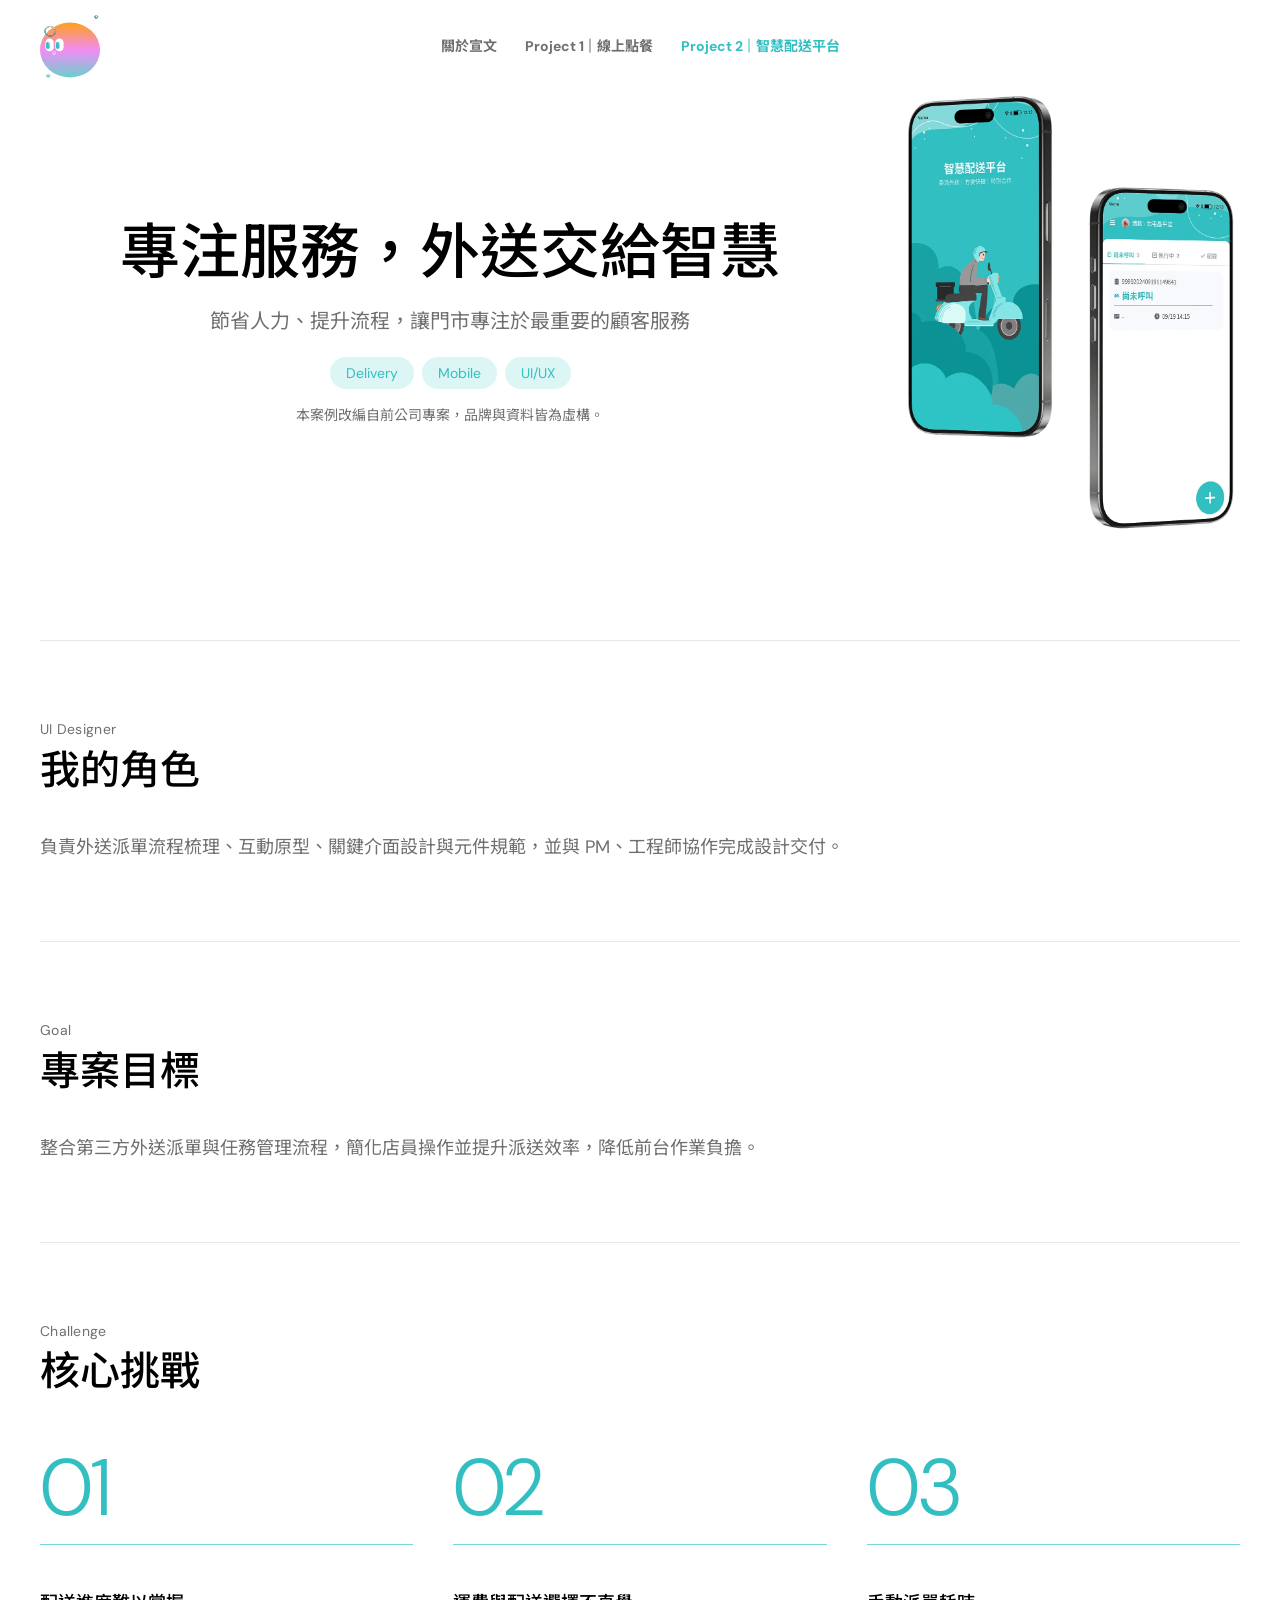
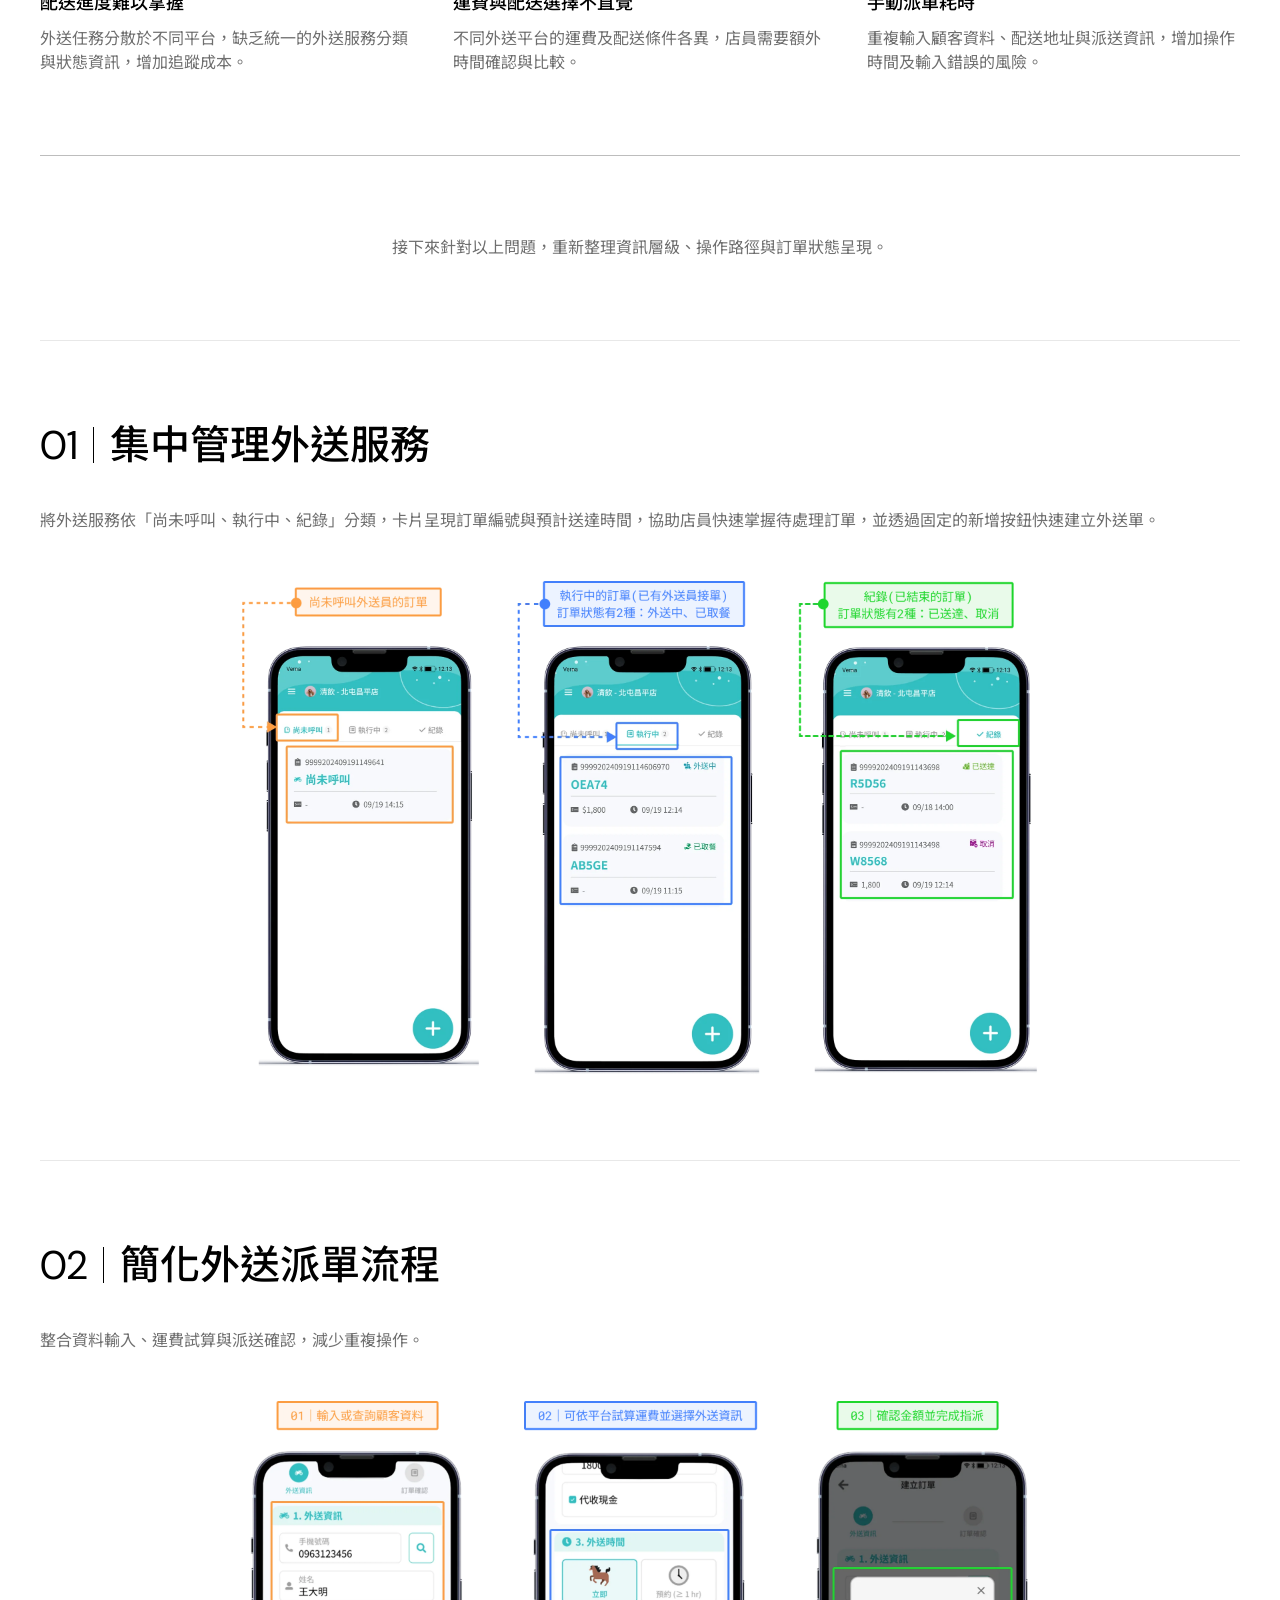
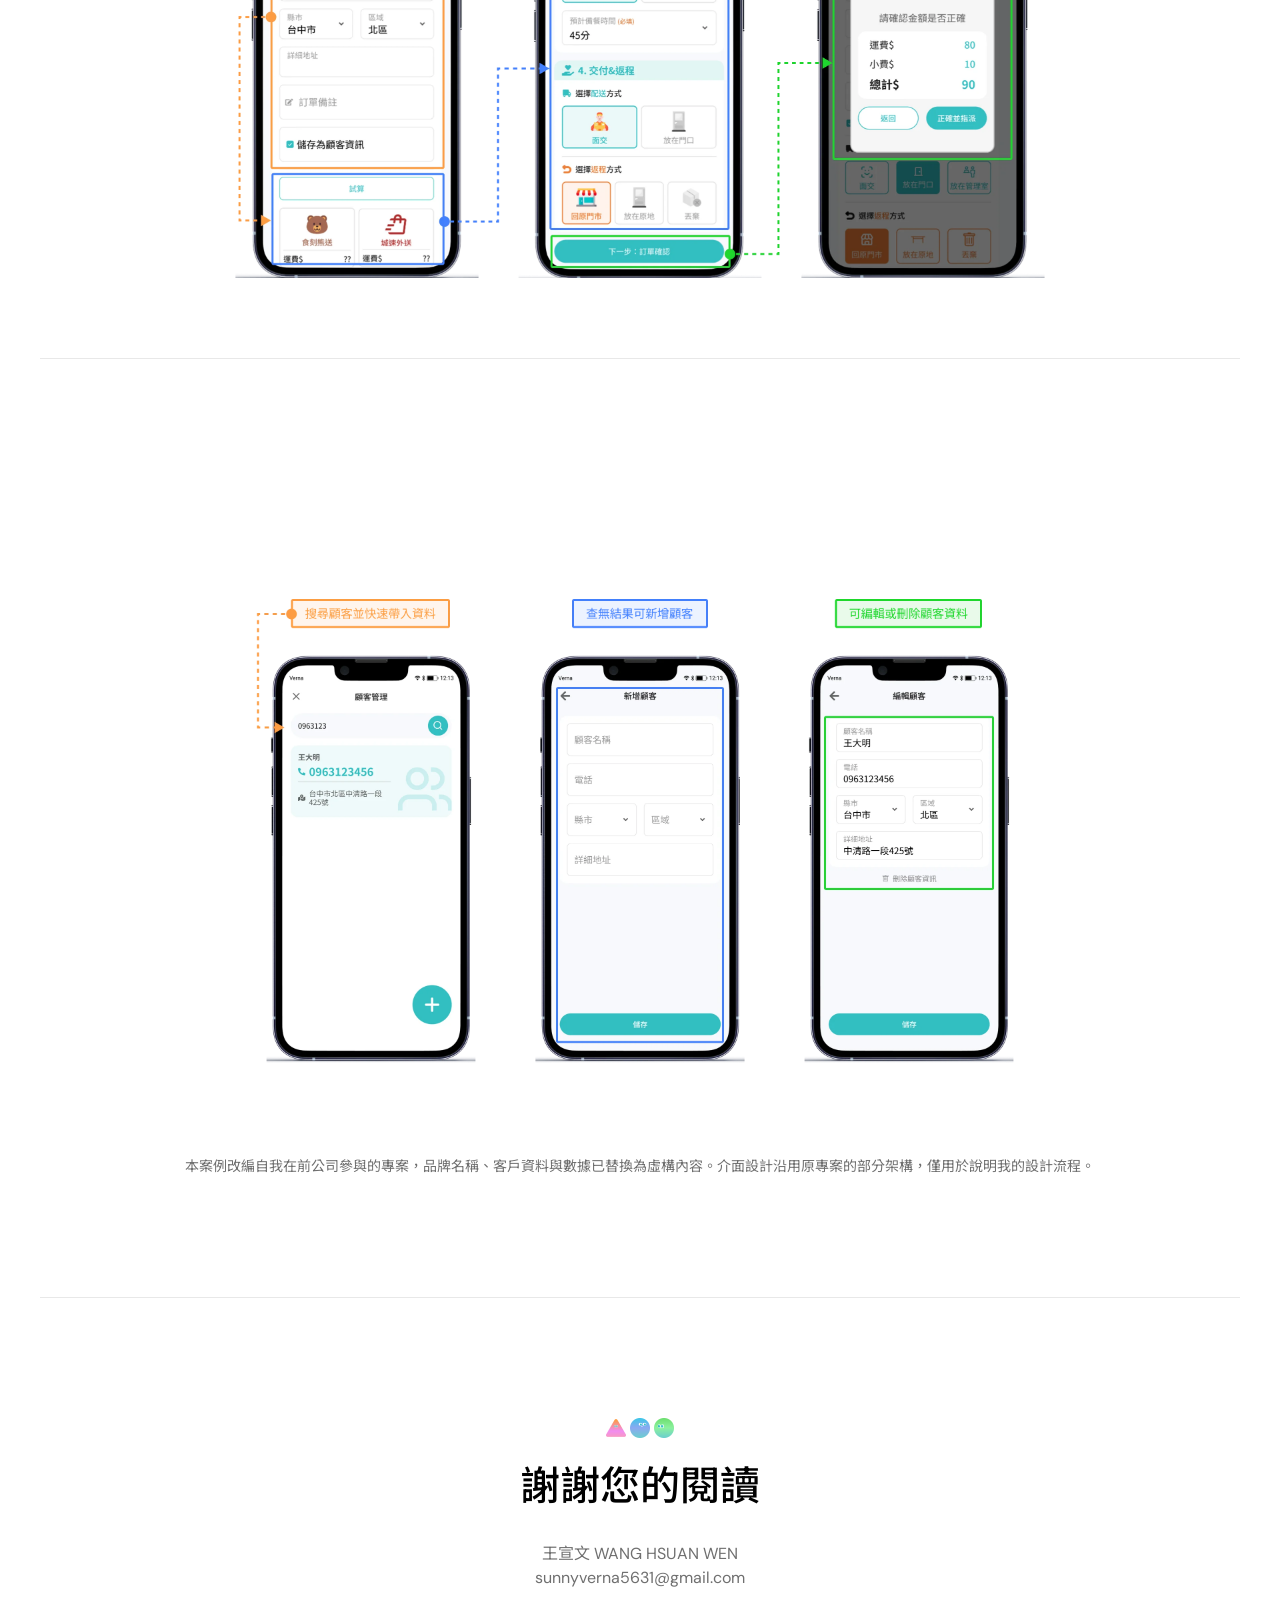
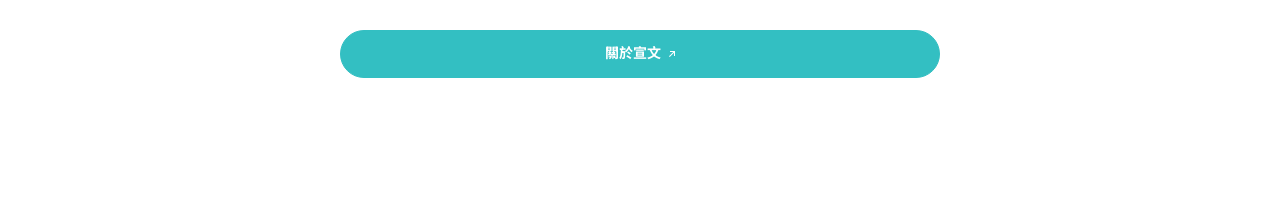
==== commit a834adcf: "CSS 與 JS 引用加上版本號，避免更新後瀏覽器沿用舊快取 Co-Authored-By: Claude Opus 5.5 <noreply@anthropic.com>" ====
--- a/delivery.html
+++ b/delivery.html
@@ -9,8 +9,8 @@
   <link rel="preconnect" href="https://fonts.googleapis.com">
   <link rel="preconnect" href="https://fonts.gstatic.com" crossorigin>
   <link rel="stylesheet" href="https://fonts.googleapis.com/css2?family=DM+Sans:wght@300;400;500;700&family=Noto+Sans+TC:wght@400;500;700&display=swap">
-  <link rel="stylesheet" href="css/style.css">
-  <link rel="stylesheet" href="css/case.css">
+  <link rel="stylesheet" href="css/style.css?v=20261108">
+  <link rel="stylesheet" href="css/case.css?v=20261108">
   <script>document.documentElement.classList.add('js');</script>
 </head>
 <body>
@@ -131,6 +131,6 @@
   </footer>
 
   <script src="https://cdnjs.cloudflare.com/ajax/libs/gsap/3.12.5/gsap.min.js" defer></script>
-  <script src="js/main.js" defer></script>
+  <script src="js/main.js?v=20261108" defer></script>
 </body>
 </html>
